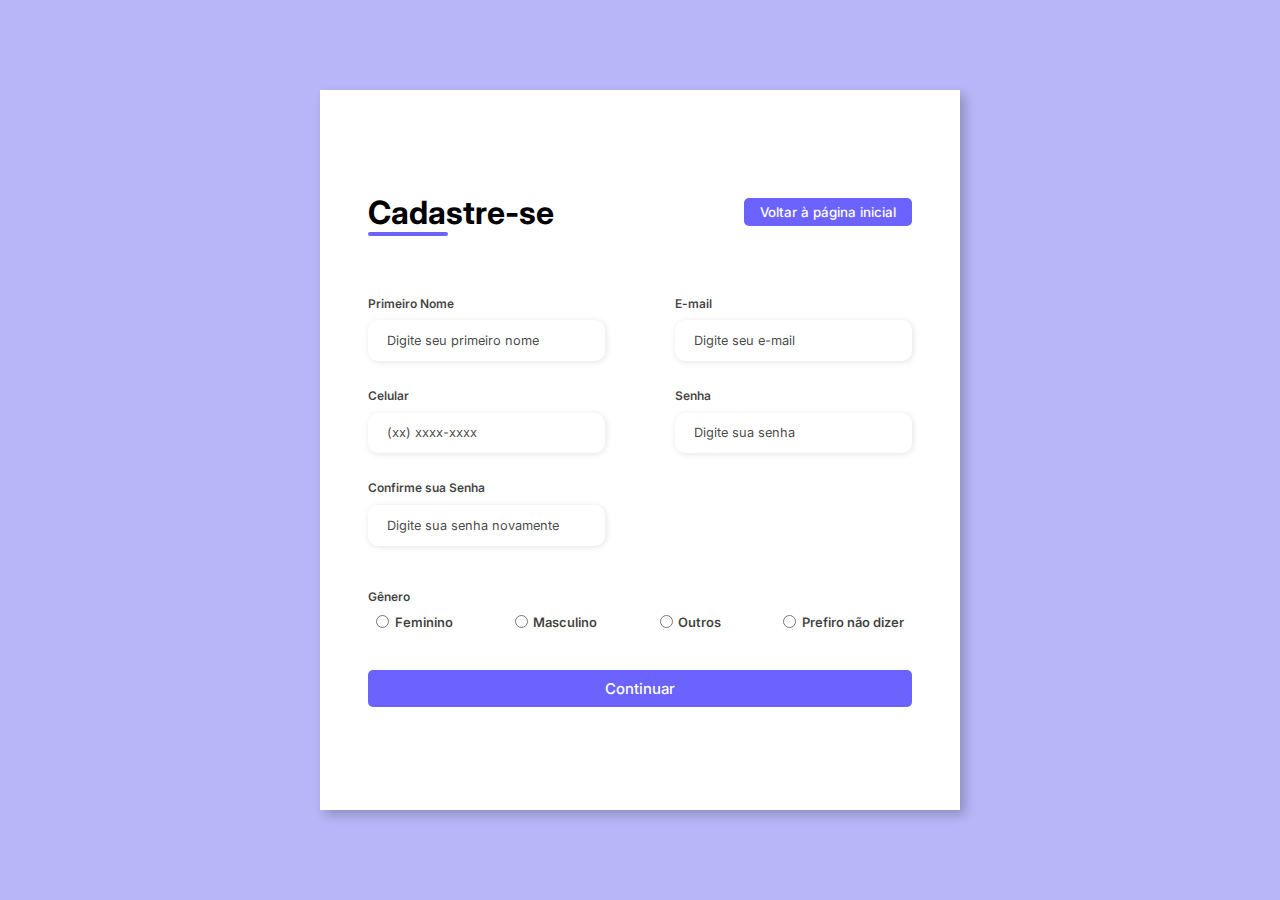
==== formcadastro.html @ 408dfb3c "Add files via upload" ====
<!DOCTYPE html>
<html lang="pt-br">

<head>
    <meta charset="UTF-8">
    <meta http-equiv="X-UA-Compatible" content="IE=edge">
    <meta name="viewport" content="width=device-width, initial-scale=1.0">
    <link rel="stylesheet" href="stylecad.css">
    <title>Formulário</title>
</head>

<body>
    <div class="container">
        <div class="form-image">
            <img src="undraw_shopping_re_hdd9.svg" alt="">
        </div>
        <div class="form">
            <form action="#">
                <div class="form-header">
                    <div class="title">
                        <h1>Cadastre-se</h1>
                    </div>
                    <div class="login-button">
                        <button><a href="index.html">Voltar à página inicial</a></button>
                    </div>
                </div>

                <div class="input-group">
                    <div class="input-box">
                        <label for="firstname">Primeiro Nome</label>
                        <input id="firstname" type="text" name="firstname" placeholder="Digite seu primeiro nome" required>
                    </div>

                    <div class="input-box">
                        <label for="email">E-mail</label>
                        <input id="email" type="email" name="email" placeholder="Digite seu e-mail" required>
                    </div>

                    <div class="input-box">
                        <label for="number">Celular</label>
                        <input id="number" type="tel" name="number" placeholder="(xx) xxxx-xxxx" required>
                    </div>

                    <div class="input-box">
                        <label for="password">Senha</label>
                        <input id="password" type="password" name="password" placeholder="Digite sua senha" required>
                    </div>


                    <div class="input-box">
                        <label for="confirmPassword">Confirme sua Senha</label>
                        <input id="confirmPassword" type="password" name="confirmPassword" placeholder="Digite sua senha novamente" required>
                    </div>

                </div>

                <div class="gender-inputs">
                    <div class="gender-title">
                        <h6>Gênero</h6>
                    </div>

                    <div class="gender-group">
                        <div class="gender-input">
                            <input id="female" type="radio" name="gender">
                            <label for="female">Feminino</label>
                        </div>

                        <div class="gender-input">
                            <input id="male" type="radio" name="gender">
                            <label for="male">Masculino</label>
                        </div>

                        <div class="gender-input">
                            <input id="others" type="radio" name="gender">
                            <label for="others">Outros</label>
                        </div>

                        <div class="gender-input">
                            <input id="none" type="radio" name="gender">
                            <label for="none">Prefiro não dizer</label>
                        </div>
                    </div>
                </div>

                <div class="continue-button">
                    <button><a href="#">Continuar</a> </button>
                </div>
            </form>
        </div>
    </div>
</body>

</html>
---- stylecad.css ----
@import url('https://fonts.googleapis.com/css2?family=Inter:wght@200;300;400;500&family=Open+Sans:wght@300;400;500;600&display=swap');
* {
    padding: 0;
    margin: 0;
    box-sizing: border-box;
    font-family: 'Inter', sans-serif;
}

body {
    width: 100%;
    height: 100vh;
    display: flex;
    justify-content: center;
    align-items: center;
    background: #0c0ce94d;
}

.container {
    width: 80%;
    height: 80vh;
    display: flex;
    box-shadow: 5px 5px 10px rgba(0, 0, 0, 0.212);
}

.form-image {
    width: 50%;
    display: flex;
    justify-content: center;
    align-items: center;
    background-color: #fde3a7d7;
    padding: 1rem;
}

.form-image img {
    width: 31rem;
}

.form {
    width: 50%;
    display: flex;
    flex-direction: column;
    justify-content: center;
    align-items: center;
    background-color: #fff;
    padding: 3rem;
}

.form-header {
    margin-bottom: 3rem;
    display: flex;
    justify-content: space-between;
}

.login-button {
    display: flex;
    align-items: center;
}

.login-button button {
    border: none;
    background-color: #6c63ff;
    padding: 0.4rem 1rem;
    border-radius: 5px;
    cursor: pointer;
}

.login-button button:hover {
    background-color: #403c91f1;
}

.login-button button a {
    text-decoration: none;
    font-weight: 500;
    color: #fff;
}

.form-header h1::after {
    content: '';
    display: block;
    width: 5rem;
    height: 0.3rem;
    background-color: #6c63ff;
    margin: 0 auto;
    position: absolute;
    border-radius: 10px;
}

.input-group {
    display: flex;
    flex-wrap: wrap;
    justify-content: space-between;
    padding: 1rem 0;
}

.input-box {
    display: flex;
    flex-direction: column;
    margin-bottom: 1.1rem;
}

.input-box input {
    margin: 0.6rem 0;
    padding: 0.8rem 1.2rem;
    border: none;
    border-radius: 10px;
    box-shadow: 1px 1px 6px #0000001c;
    font-size: 0.8rem;
}

.input-box input:hover {
    background-color: #eeeeee75;
}

.input-box input:focus-visible {
    outline: 1px solid #6c63ff;
}

.input-box label,
.gender-title h6 {
    font-size: 0.75rem;
    font-weight: 600;
    color: #000000c0;
}

.input-box input::placeholder {
    color: #000000be;
}

.gender-group {
    display: flex;
    justify-content: space-between;
    margin-top: 0.62rem;
    padding: 0 .5rem;
}

.gender-input {
    display: flex;
    align-items: center;
}

.gender-input input {
    margin-right: 0.35rem;
}

.gender-input label {
    font-size: 0.81rem;
    font-weight: 600;
    color: #000000c0;
}

.continue-button button {
    width: 100%;
    margin-top: 2.5rem;
    border: none;
    background-color: #6c63ff;
    padding: 0.62rem;
    border-radius: 5px;
    cursor: pointer;
}

.continue-button button:hover {
    background-color: #4f4b92f1;
}

.continue-button button a {
    text-decoration: none;
    font-size: 0.93rem;
    font-weight: 500;
    color: #fff;
}

@media screen and (max-width: 1330px) {
    .form-image {
        display: none;
    }
    .container {
        width: 50%;
    }
    .form {
        width: 100%;
    }
}

@media screen and (max-width: 1064px) {
    .container {
        width: 90%;
        height: auto;
    }
    .input-group {
        flex-direction: column;
        z-index: 5;
        padding-right: 5rem;
        max-height: 10rem;
        overflow-y: scroll;
        flex-wrap: nowrap;
    }
    .gender-inputs {
        margin-top: 2rem;
    }
    .gender-group {
        flex-direction: column;
    }
    .gender-title h6 {
        margin: 0;
    }
    .gender-input {
        margin-top: 0.5rem;
    }
} 
 1  
assets/img/undraw_
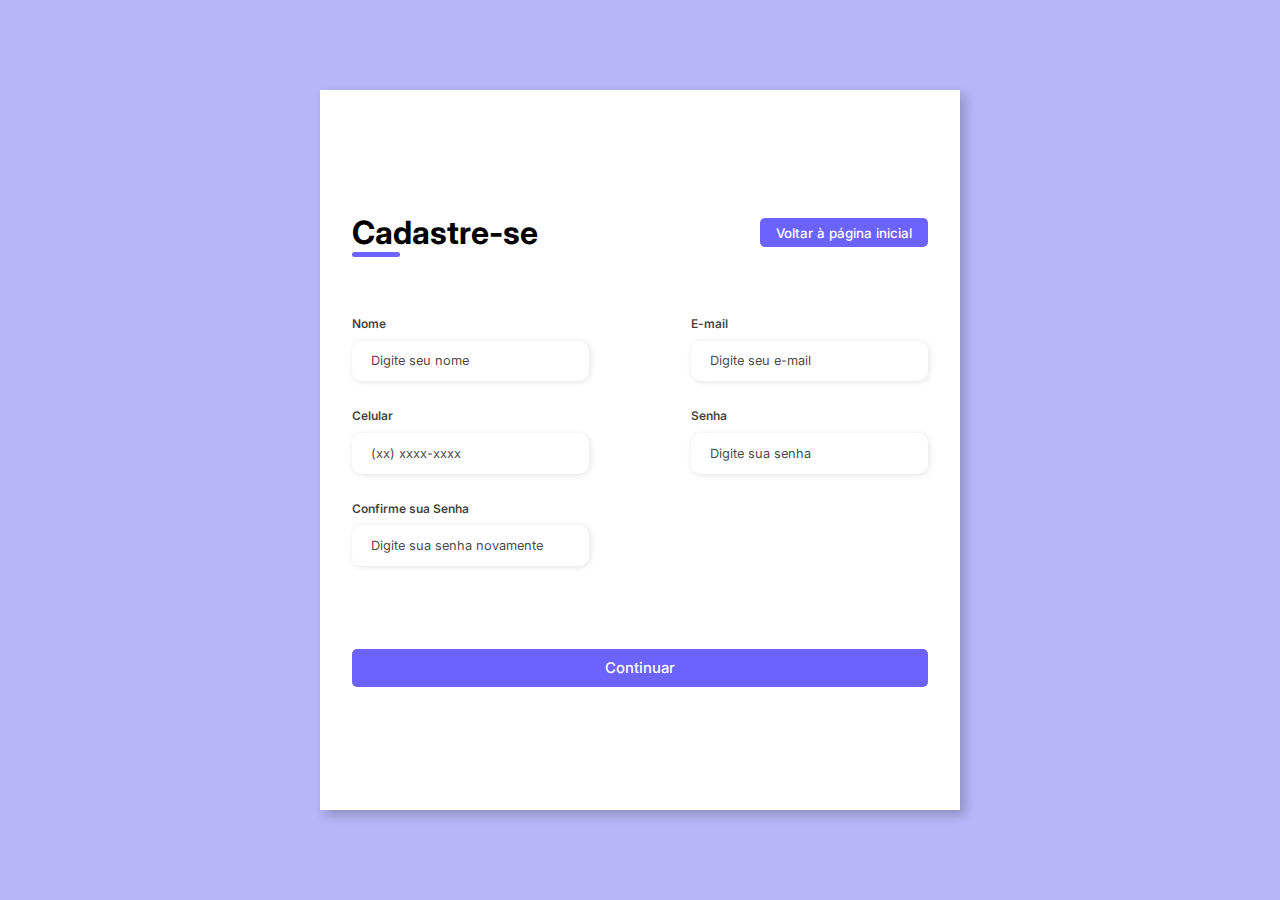
==== commit 33cf0042: "Add files via upload" ====
--- a/formcadastro.html
+++ b/formcadastro.html
@@ -27,8 +27,8 @@
 
                 <div class="input-group">
                     <div class="input-box">
-                        <label for="firstname">Primeiro Nome</label>
-                        <input id="firstname" type="text" name="firstname" placeholder="Digite seu primeiro nome" required>
+                        <label for="name">Nome</label>
+                        <input id="name" type="text" name="name" placeholder="Digite seu nome" required>
                     </div>
 
                     <div class="input-box">
@@ -54,33 +54,6 @@
 
                 </div>
 
-                <div class="gender-inputs">
-                    <div class="gender-title">
-                        <h6>Gênero</h6>
-                    </div>
-
-                    <div class="gender-group">
-                        <div class="gender-input">
-                            <input id="female" type="radio" name="gender">
-                            <label for="female">Feminino</label>
-                        </div>
-
-                        <div class="gender-input">
-                            <input id="male" type="radio" name="gender">
-                            <label for="male">Masculino</label>
-                        </div>
-
-                        <div class="gender-input">
-                            <input id="others" type="radio" name="gender">
-                            <label for="others">Outros</label>
-                        </div>
-
-                        <div class="gender-input">
-                            <input id="none" type="radio" name="gender">
-                            <label for="none">Prefiro não dizer</label>
-                        </div>
-                    </div>
-                </div>
 
                 <div class="continue-button">
                     <button><a href="#">Continuar</a> </button>
--- a/stylecad.css
+++ b/stylecad.css
@@ -42,7 +42,7 @@
     justify-content: center;
     align-items: center;
     background-color: #fff;
-    padding: 3rem;
+    padding: 2rem;
 }
 
 .form-header {
@@ -77,7 +77,7 @@
 .form-header h1::after {
     content: '';
     display: block;
-    width: 5rem;
+    width: 3rem;
     height: 0.3rem;
     background-color: #6c63ff;
     margin: 0 auto;
@@ -124,28 +124,6 @@
 
 .input-box input::placeholder {
     color: #000000be;
-}
-
-.gender-group {
-    display: flex;
-    justify-content: space-between;
-    margin-top: 0.62rem;
-    padding: 0 .5rem;
-}
-
-.gender-input {
-    display: flex;
-    align-items: center;
-}
-
-.gender-input input {
-    margin-right: 0.35rem;
-}
-
-.gender-input label {
-    font-size: 0.81rem;
-    font-weight: 600;
-    color: #000000c0;
 }
 
 .continue-button button {
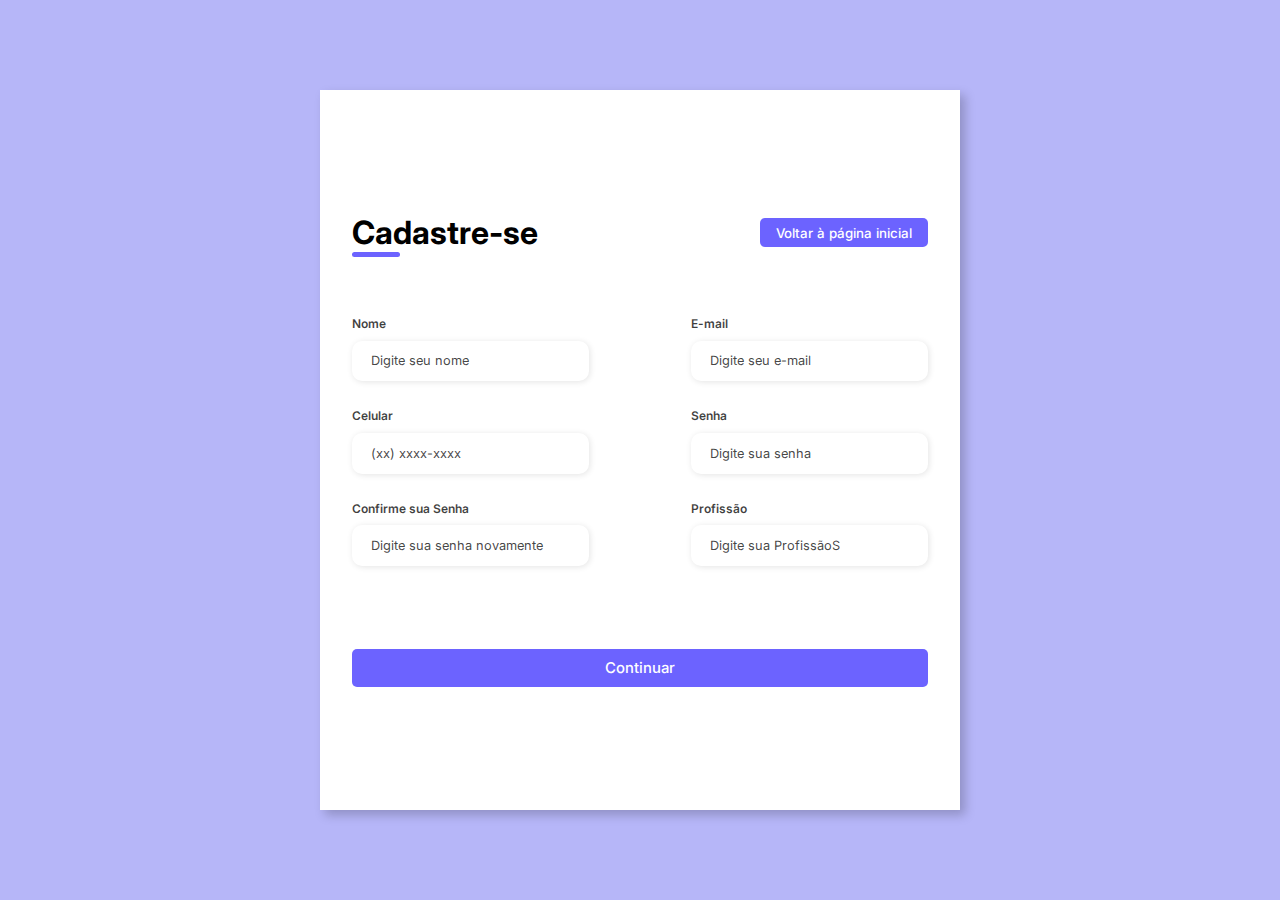
==== commit 87e25132: "Add files via upload" ====
--- a/formcadastro.html
+++ b/formcadastro.html
@@ -52,6 +52,10 @@
                         <input id="confirmPassword" type="password" name="confirmPassword" placeholder="Digite sua senha novamente" required>
                     </div>
 
+                    <div class="input-box">
+                        <label for="profissao">Profissão</label>
+                        <input id="profissao" type="text" name="profissao" placeholder="Digite sua ProfissãoS" required>
+                    </div>
                 </div>
 
 
